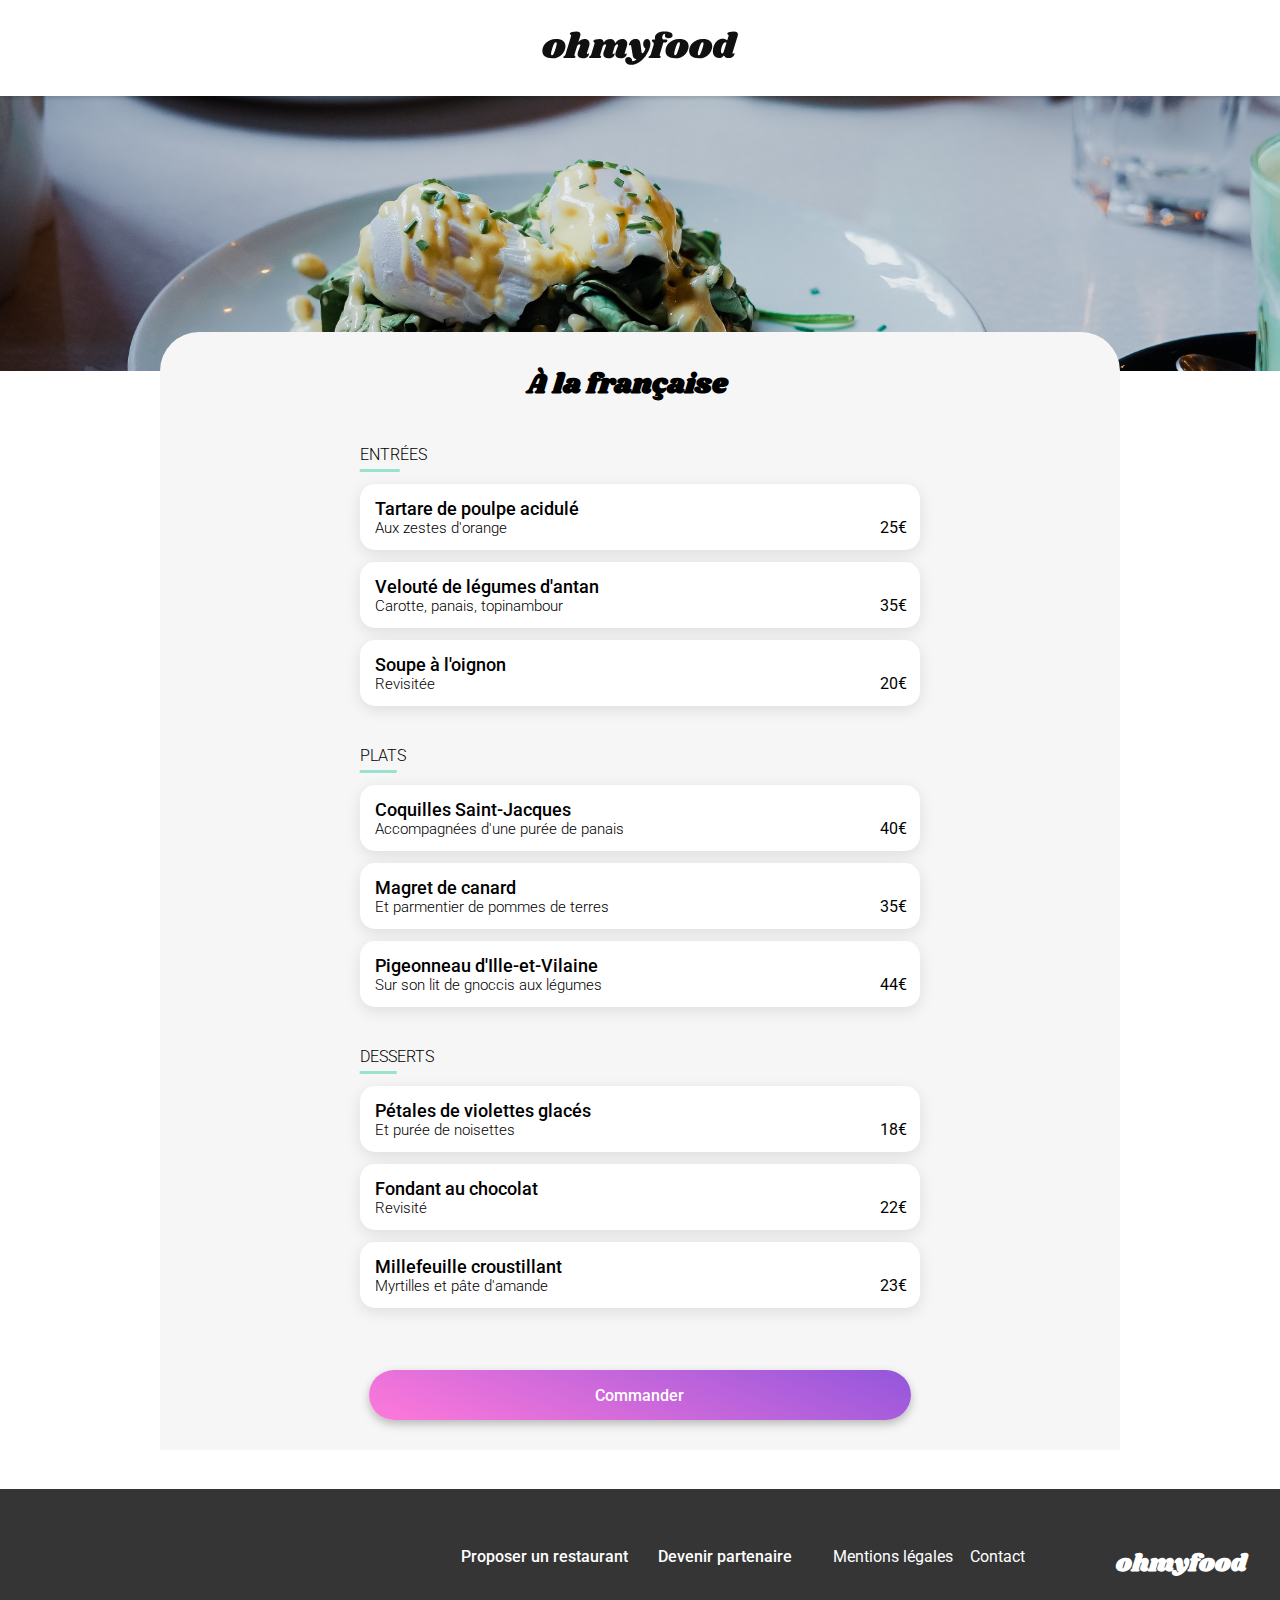
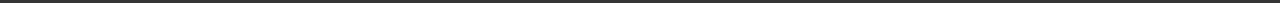
==== restaurants/menu_a_la_française.html @ ae417296 "Mise à jour du dossier restaurants: ajout de tous les fichiers html" ====
<!DOCTYPE html>
<html lang="fr">

<head>
  <meta charset="UTF-8">
  <meta name="viewport" content="width=device-width, initial-scale=1.0">
  <title>Oh my food</title>
  <link rel="icon" type="image/svg+xml" href="../assets/images/logo/ohmyfood@2x.svg">
  <link rel="preconnect" href="https://fonts.googleapis.com">
  <link rel="preconnect" href="https://fonts.gstatic.com" crossorigin>
  <link href="https://fonts.googleapis.com/css2?family=Roboto:wght@300;400;500;700&display=swap" rel="stylesheet">
  <link href="https://fonts.googleapis.com/css2?family=Shrikhand&display=swap" rel="stylesheet">
  <link rel="stylesheet" href="https://cdnjs.cloudflare.com/ajax/libs/font-awesome/6.2.1/css/all.min.css"
    integrity="sha512-MV7K8+y+gLIBoVD59lQIYicR65iaqukzvf/nwasF0nqhPay5w/9lJmVM2hMDcnK1OnMGCdVK+iQrJ7lzPJQd1w=="
    crossorigin="anonymous" referrerpolicy="no-referrer">
  <link rel="stylesheet" href="/SASS/Menus/main.css">
</head>

<body>
  <div class="body-container">
    <header>
      <nav class="navbar">
        <a href="../index.html">
          <div class="navbar__i-box"><i class="navbar__icon fa-solid fa-arrow-left"></i></div>
        </a>
        <img src="../assets/images/logo/ohmyfood@2x.svg" class="navbar__logo" alt="logo oh my food">
      </nav>
      <div class="hero">
        <img class="hero__img" src="../assets/images/restaurants/toa-heftiba-DQKerTsQwi0-unsplash.jpg"
          alt="photo montrant un plat">
      </div>
    </header>


    <main>
      <div class="main-container">
        <div class="menu">
          <div class="menu__top">
            <h1 class="menu-title">À la française</h1>
            <i class="menu__like fa-solid fa-heart"></i>
          </div>
          <section class="mets">
            <h2 class="mets__section-title section-title"><span>entr</span>ées</h2>
            <div class="mets__plate">
              <div class="mets__plate-txt">
                <h3 class="mets__plate-title plate-title">Tartare de poulpe acidulé</h3>
                <p class="paragraph">Aux zestes d'orange</p>
              </div>
              <div class="mets__prix">25€</div>
            </div>

            <div class="mets__plate">
              <div class="mets__plate-txt">
                <h3 class="mets__plate-title plate-title">Velouté de légumes d'antan</h3>
                <p class="paragraph">Carotte, panais, topinambour</p>
              </div>
              <div class="mets__prix">35€</div>
            </div>

            <div class="mets__plate">
              <div class="mets__plate-txt">
                <h3 class="mets__plate-title plate-title">Soupe à l'oignon</h3>
                <p class="paragraph">Revisitée</p>
              </div>
              <div class="mets__prix">20€</div>
            </div>
          </section>
          <section class="mets">
            <h2 class="mets__section-title section-title"><span>plat</span>s</h2>
            <div class="mets__plate">
              <div class="mets__plate-txt">
                <h3 class="mets__plate-title plate-title">Coquilles Saint-Jacques</h3>
                <p class="paragraph">Accompagnées d'une purée de panais</p>
              </div>
              <div class="mets__prix">40€</div>
            </div>

            <div class="mets__plate">
              <div class="mets__plate-txt">
                <h3 class="mets__plate-title plate-title">Magret de canard</h3>
                <p class="paragraph">Et parmentier de pommes de terres</p>
              </div>
              <div class="mets__prix">35€</div>
            </div>

            <div class="mets__plate">
              <div class="mets__plate-txt">
                <h3 class="mets__plate-title plate-title">Pigeonneau d'Ille-et-Vilaine</h3>
                <p class="paragraph">Sur son lit de gnoccis aux légumes</p>
              </div>
              <div class="mets__prix">44€</div>
            </div>
          </section>
          <section class="mets">
            <h2 class="mets__section-title section-title"><span>dess</span>erts</h2>
            <div class="mets__plate">
              <div class="mets__plate-txt">
                <h3 class="mets__plate-title plate-title">Pétales de violettes glacés</h3>
                <p class="paragraph">Et purée de noisettes</p>
              </div>
              <div class="mets__prix">18€</div>
            </div>

            <div class="mets__plate">
              <div class="mets__plate-txt">
                <h3 class="mets__plate-title plate-title">Fondant au chocolat</h3>
                <p class="paragraph">Revisité</p>
              </div>
              <div class="mets__prix">22€</div>
            </div>

            <div class="mets__plate">
              <div class="mets__plate-txt">
                <h3 class="mets__plate-title plate-title">Millefeuille croustillant</h3>
                <p class="paragraph">Myrtilles et pâte d'amande</p>
              </div>
              <div class="mets__prix">23€</div>
            </div>
          </section>
          <button class="button button-txt">Commander</button>
        </div>
      </div>
    </main>


    <footer class="footer">
      <h2 class="section-title-2 footer__ohmyfood">ohmyfood</h2>
      <div class="footer__txt">
        <div class="footer__txt--action">
          <i class="footer__icon fa-solid fa-utensils"></i>
          <h3 class="button-txt">Proposer un restaurant</h3>
        </div>
        <div class="footer__txt--action">
          <i class="footer__icon fa-solid fa-handshake-angle"></i>
          <h3 class="button-txt">Devenir partenaire</h3>
        </div>
        <p class="footer__txt--simple">Mentions légales</p>
        <p class="footer__txt--simple">Contact</p>
      </div>
    </footer>
  </div>
</body>

</html>
---- SASS/Menus/main.css ----
/*** Variables ***/
/*** Mixins ***/
/**** Nav ****/
header {
  display: flex;
  flex-direction: column;
  justify-content: center;
  align-items: normal;
}

.navbar {
  display: flex;
  flex-direction: normal;
  justify-content: center;
  align-items: center;
  width: 100%;
  height: 63px;
  box-shadow: 0px 2px 4px rgba(0, 0, 0, 0.15);
  z-index: 2;
}
@media (min-width: 1024px) {
  .navbar {
    height: 96px;
  }
}
.navbar__i-box {
  display: flex;
  flex-direction: normal;
  justify-content: center;
  align-items: center;
  position: absolute;
  left: 17px;
  top: 17px;
  width: 30px;
  height: 30px;
}
.navbar__icon {
  display: flex;
  font-size: 16px;
}
.navbar__logo {
  height: 36px;
}
@media (min-width: 1024px) {
  .navbar__logo {
    height: 34px;
  }
}

/**** Hero ****/
.hero__img {
  display: flex;
  height: 275px;
  width: 100%;
  position: relative;
  z-index: 1;
}

.footer {
  display: flex;
  flex-direction: column;
  justify-content: center;
  align-items: normal;
  gap: 16px;
  padding: 22px 25px;
  background-color: #353535;
  align-items: flex-start;
}
@media (min-width: 1024px) {
  .footer {
    height: 84px;
    display: flex;
    flex-direction: row-reverse;
    justify-content: flex-start;
    align-items: flex-end;
    padding: 0 25px 30px;
  }
}
.footer__ohmyfood {
  width: 139px;
  height: 27px;
  font-family: "Shrikhand";
  color: white;
}
.footer__txt {
  display: flex;
  flex-direction: column;
  justify-content: center;
  align-items: normal;
  color: white;
}
@media (min-width: 1024px) {
  .footer__txt {
    flex-direction: row;
    gap: 7px;
  }
}
.footer__txt--action {
  display: flex;
  flex-direction: row;
  justify-content: normal;
  align-items: center;
  gap: 11px;
  margin-bottom: 7px;
  width: 190px;
}
.footer__icon {
  font-size: 13px;
  width: 11px;
}
.footer__txt--simple {
  font-size: 16px;
  font-weight: 400;
  margin-bottom: 7px;
  width: 130px;
}

.menu {
  display: flex;
  flex-direction: column;
  justify-content: center;
  align-items: center;
  gap: 40px;
  padding: 32px 13px 30px 13px;
  background-color: #F6F6F6;
  border-radius: 39px 39px 0 0;
  overflow: hidden;
  position: relative;
  bottom: 39px;
  z-index: 2;
}
.menu__top {
  display: flex;
  flex-direction: row;
  justify-content: space-between;
  align-items: center;
  width: -moz-fit-content;
  width: fit-content;
  gap: 24px;
}
.menu__like {
  font-size: 21px;
}
@media (min-width: 1024px) {
  .menu {
    width: 73%;
  }
}

.mets {
  display: flex;
  flex-direction: column;
  justify-content: center;
  align-items: normal;
  width: 100%;
  gap: 12px;
}
@media (min-width: 1024px) {
  .mets {
    width: 60%;
  }
}
.mets p {
  font-size: 15px;
}
.mets__section-title {
  text-transform: uppercase;
  height: 27px;
}
.mets__section-title span {
  text-decoration: underline;
  text-decoration-color: #99E2D0;
  text-decoration-thickness: 3px;
  text-underline-offset: 9px;
}
.mets__plate {
  display: flex;
  flex-direction: row;
  justify-content: space-between;
  align-items: flex-end;
  padding: 13.5px 13.5px 13.5px 15px;
  box-shadow: 0 4px 15px rgba(0, 0, 0, 0.1);
  border-radius: 15px;
  background-color: white;
}

/*** Font Style ***/
* {
  font-family: "Roboto", sans-serif;
}

.menu-title {
  font-family: "Shrikhand";
  font-size: 28px;
}

.section-title {
  font-size: 16px;
  font-weight: 300;
}

.plate-title {
  font-size: 18px;
  font-weight: 500;
}

.paragraph {
  font-weight: 300;
}

.button-txt {
  font-size: 16px;
  font-weight: 500;
}

.button {
  width: 58%;
  height: 50px;
  flex-shrink: 0;
  margin-top: 22px;
  border-radius: 25px;
  background: rgb(147, 86, 220);
  background: linear-gradient(202deg, #9356DC 0%, rgb(255, 121, 218) 100%);
  border: none;
  cursor: pointer;
  box-shadow: 0px 4px 10px rgba(0, 0, 0, 0.25);
  color: white;
}

/****** General ***********/
body {
  margin: 0;
}

.main-container {
  display: flex;
  flex-direction: column;
  justify-content: normal;
  align-items: normal;
}
@media (min-width: 1024px) {
  .main-container {
    align-items: center;
  }
}

p {
  margin: 0;
}

h1 {
  margin: 0;
}

h2 {
  margin: 0;
}

h3 {
  margin: 0;
}

img {
  -o-object-fit: cover;
     object-fit: cover;
}

a {
  text-decoration: none;
  color: black;
}/*# sourceMappingURL=main.css.map */
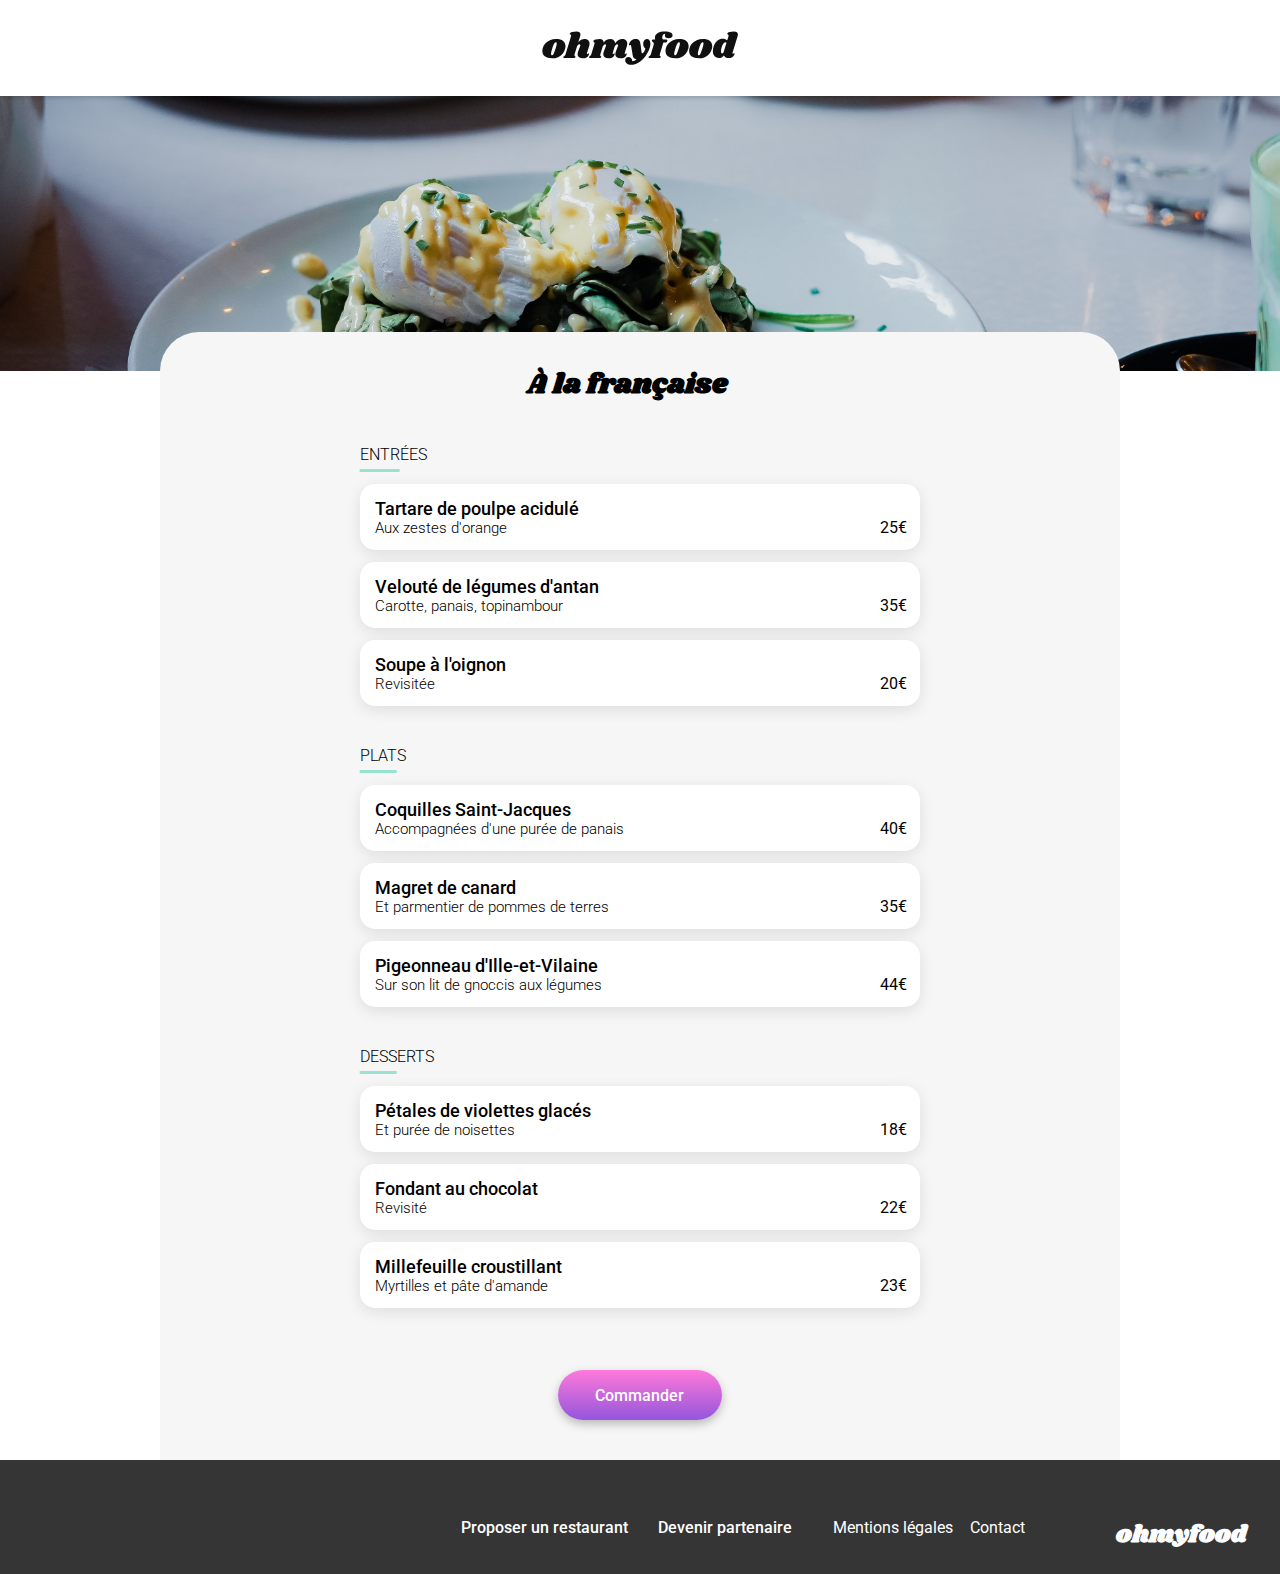
==== commit 85bd9b28: "mises à jour, réglages, création des fichiers css" ====
--- a/restaurants/menu_a_la_française.html
+++ b/restaurants/menu_a_la_française.html
@@ -13,16 +13,14 @@
   <link rel="stylesheet" href="https://cdnjs.cloudflare.com/ajax/libs/font-awesome/6.2.1/css/all.min.css"
     integrity="sha512-MV7K8+y+gLIBoVD59lQIYicR65iaqukzvf/nwasF0nqhPay5w/9lJmVM2hMDcnK1OnMGCdVK+iQrJ7lzPJQd1w=="
     crossorigin="anonymous" referrerpolicy="no-referrer">
-  <link rel="stylesheet" href="/SASS/Menus/main.css">
+  <link rel="stylesheet" href="../assets/css/menus.css">
 </head>
 
 <body>
   <div class="body-container">
     <header>
       <nav class="navbar">
-        <a href="../index.html">
-          <div class="navbar__i-box"><i class="navbar__icon fa-solid fa-arrow-left"></i></div>
-        </a>
+        <a href="../index.html" class="navbar__i-box"><i class="navbar__icon fa-solid fa-arrow-left"></i></a>
         <img src="../assets/images/logo/ohmyfood@2x.svg" class="navbar__logo" alt="logo oh my food">
       </nav>
       <div class="hero">
--- a/assets/css/menus.css
+++ b/assets/css/menus.css
@@ -0,0 +1,280 @@
+/*** Variables ***/
+/*** Mixins ***/
+/**** Nav ****/
+header {
+  display: flex;
+  flex-direction: column;
+  justify-content: center;
+  align-items: normal;
+}
+
+.navbar {
+  display: flex;
+  flex-direction: row;
+  justify-content: center;
+  align-items: center;
+  width: 100%;
+  height: 63px;
+  box-shadow: 0px 2px 4px rgba(0, 0, 0, 0.15);
+  z-index: 2;
+  position: relative;
+}
+@media (min-width: 1024px) {
+  .navbar {
+    height: 96px;
+  }
+}
+.navbar__i-box {
+  display: flex;
+  flex-direction: row;
+  justify-content: center;
+  align-items: center;
+  position: absolute;
+  left: 0px;
+  top: 0px;
+  bottom: 0;
+  padding: 17px;
+}
+.navbar__icon {
+  display: flex;
+  font-size: 16px;
+}
+.navbar__logo {
+  height: 36px;
+}
+@media (min-width: 1024px) {
+  .navbar__logo {
+    height: 34px;
+  }
+}
+
+/**** Hero ****/
+.hero__img {
+  display: flex;
+  height: 275px;
+  width: 100%;
+  position: relative;
+  z-index: 1;
+}
+
+.footer {
+  display: flex;
+  flex-direction: column;
+  justify-content: center;
+  align-items: normal;
+  gap: 16px;
+  padding: 22px 25px;
+  background-color: #353535;
+  align-items: flex-start;
+}
+@media (min-width: 1024px) {
+  .footer {
+    height: 84px;
+    display: flex;
+    flex-direction: row-reverse;
+    justify-content: flex-start;
+    align-items: flex-end;
+    padding: 0 25px 30px;
+  }
+}
+.footer__ohmyfood {
+  width: 139px;
+  height: 27px;
+  font-family: "Shrikhand";
+  color: white;
+}
+.footer__txt {
+  display: flex;
+  flex-direction: column;
+  justify-content: center;
+  align-items: normal;
+  color: white;
+}
+@media (min-width: 1024px) {
+  .footer__txt {
+    flex-direction: row;
+    gap: 7px;
+  }
+}
+.footer__txt--action {
+  display: flex;
+  flex-direction: row;
+  justify-content: normal;
+  align-items: center;
+  gap: 11px;
+  margin-bottom: 7px;
+  width: 190px;
+}
+.footer__icon {
+  font-size: 13px;
+  width: 11px;
+}
+.footer__txt--simple {
+  font-size: 16px;
+  font-weight: 400;
+  margin-bottom: 7px;
+  width: 130px;
+}
+
+.menu {
+  display: flex;
+  flex-direction: column;
+  justify-content: center;
+  align-items: center;
+  margin-top: -39px;
+  gap: 40px;
+  padding: 32px 13px 40px 13px;
+  background-color: #F6F6F6;
+  border-radius: 39px 39px 0 0;
+  overflow: hidden;
+  position: relative;
+  z-index: 2;
+}
+.menu__top {
+  display: flex;
+  flex-direction: row;
+  justify-content: space-between;
+  align-items: center;
+  width: -moz-fit-content;
+  width: fit-content;
+  gap: 24px;
+}
+.menu__like {
+  font-size: 21px;
+}
+@media (min-width: 1024px) {
+  .menu {
+    width: 73%;
+  }
+}
+
+.mets {
+  display: flex;
+  flex-direction: column;
+  justify-content: center;
+  align-items: normal;
+  width: 100%;
+  gap: 12px;
+}
+@media (min-width: 1024px) {
+  .mets {
+    width: 60%;
+  }
+}
+.mets p {
+  font-size: 15px;
+  text-wrap: nowrap;
+  overflow: hidden;
+  text-overflow: ellipsis;
+}
+.mets__section-title {
+  text-transform: uppercase;
+  height: 27px;
+}
+.mets__section-title span {
+  text-decoration: underline;
+  text-decoration-color: #99E2D0;
+  text-decoration-thickness: 3px;
+  text-underline-offset: 9px;
+}
+.mets__plate {
+  display: flex;
+  flex-direction: row;
+  justify-content: space-between;
+  align-items: flex-end;
+  padding: 13.5px 13.5px 13.5px 15px;
+  box-shadow: 0 4px 15px rgba(0, 0, 0, 0.1);
+  border-radius: 15px;
+  background-color: white;
+}
+.mets__plate-title {
+  text-wrap: nowrap;
+  overflow: hidden;
+  text-overflow: ellipsis;
+}
+
+/*** Font Style ***/
+* {
+  font-family: "Roboto", sans-serif;
+}
+
+.menu-title {
+  font-family: "Shrikhand";
+  font-size: 28px;
+}
+
+.section-title {
+  font-size: 16px;
+  font-weight: 300;
+}
+
+.plate-title {
+  font-size: 18px;
+  font-weight: 500;
+}
+
+.paragraph {
+  font-weight: 300;
+}
+
+.button-txt {
+  font-size: 16px;
+  font-weight: 500;
+}
+
+.button {
+  width: 17.5%;
+  height: 50px;
+  flex-shrink: 0;
+  margin-top: 22px;
+  border-radius: 25px;
+  background: rgb(147, 86, 220);
+  background: linear-gradient(0deg, #9356DC 0%, rgb(255, 121, 218) 100%);
+  border: none;
+  cursor: pointer;
+  box-shadow: 0px 4px 10px rgba(0, 0, 0, 0.25);
+  color: white;
+}
+
+/****** General ***********/
+body {
+  margin: 0;
+}
+
+.main-container {
+  display: flex;
+  flex-direction: column;
+  justify-content: normal;
+  align-items: normal;
+}
+@media (min-width: 1024px) {
+  .main-container {
+    align-items: center;
+  }
+}
+
+p {
+  margin: 0;
+}
+
+h1 {
+  margin: 0;
+}
+
+h2 {
+  margin: 0;
+}
+
+h3 {
+  margin: 0;
+}
+
+img {
+  -o-object-fit: cover;
+     object-fit: cover;
+}
+
+a {
+  text-decoration: none;
+  color: black;
+}/*# sourceMappingURL=menus.css.map */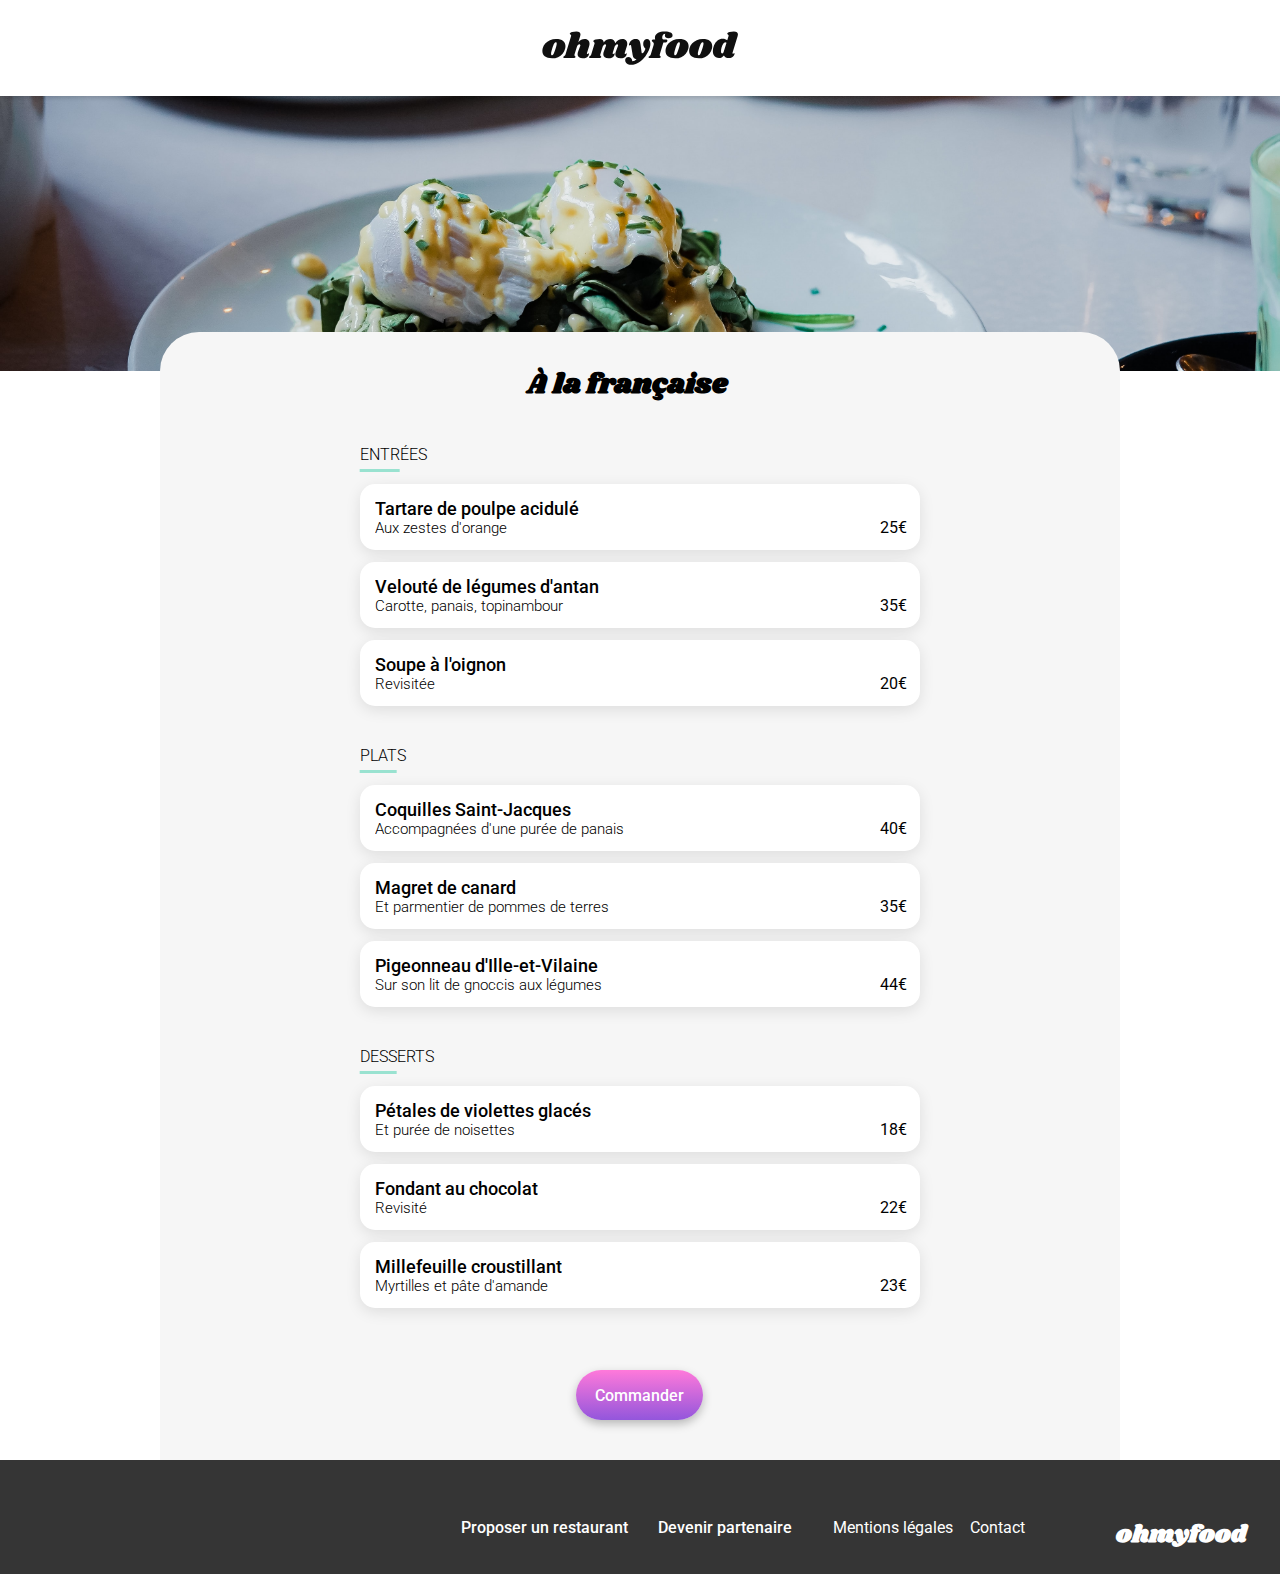
==== commit 51cb87ee: "suppression de la div body-container et réglage sur les boutons" ====
--- a/restaurants/menu_a_la_française.html
+++ b/restaurants/menu_a_la_française.html
@@ -17,126 +17,126 @@
 </head>
 
 <body>
-  <div class="body-container">
-    <header>
-      <nav class="navbar">
-        <a href="../index.html" class="navbar__i-box"><i class="navbar__icon fa-solid fa-arrow-left"></i></a>
-        <img src="../assets/images/logo/ohmyfood@2x.svg" class="navbar__logo" alt="logo oh my food">
-      </nav>
-      <div class="hero">
-        <img class="hero__img" src="../assets/images/restaurants/toa-heftiba-DQKerTsQwi0-unsplash.jpg"
-          alt="photo montrant un plat">
-      </div>
-    </header>
+
+  <header>
+    <nav class="navbar">
+      <a href="../index.html" class="navbar__i-box"><i class="navbar__icon fa-solid fa-arrow-left"></i></a>
+      <img src="../assets/images/logo/ohmyfood@2x.svg" class="navbar__logo" alt="logo oh my food">
+    </nav>
+    <div class="hero">
+      <img class="hero__img" src="../assets/images/restaurants/toa-heftiba-DQKerTsQwi0-unsplash.jpg"
+        alt="photo montrant un plat">
+    </div>
+  </header>
 
 
-    <main>
-      <div class="main-container">
-        <div class="menu">
-          <div class="menu__top">
-            <h1 class="menu-title">À la française</h1>
-            <i class="menu__like fa-solid fa-heart"></i>
+  <main>
+    <div class="main-container">
+      <div class="menu">
+        <div class="menu__top">
+          <h1 class="menu-title">À la française</h1>
+          <i class="menu__like fa-solid fa-heart"></i>
+        </div>
+        <section class="mets">
+          <h2 class="mets__section-title section-title"><span>entr</span>ées</h2>
+          <div class="mets__plate">
+            <div class="mets__plate-txt">
+              <h3 class="mets__plate-title plate-title">Tartare de poulpe acidulé</h3>
+              <p class="paragraph">Aux zestes d'orange</p>
+            </div>
+            <div class="mets__prix">25€</div>
           </div>
-          <section class="mets">
-            <h2 class="mets__section-title section-title"><span>entr</span>ées</h2>
-            <div class="mets__plate">
-              <div class="mets__plate-txt">
-                <h3 class="mets__plate-title plate-title">Tartare de poulpe acidulé</h3>
-                <p class="paragraph">Aux zestes d'orange</p>
-              </div>
-              <div class="mets__prix">25€</div>
+
+          <div class="mets__plate">
+            <div class="mets__plate-txt">
+              <h3 class="mets__plate-title plate-title">Velouté de légumes d'antan</h3>
+              <p class="paragraph">Carotte, panais, topinambour</p>
             </div>
+            <div class="mets__prix">35€</div>
+          </div>
 
-            <div class="mets__plate">
-              <div class="mets__plate-txt">
-                <h3 class="mets__plate-title plate-title">Velouté de légumes d'antan</h3>
-                <p class="paragraph">Carotte, panais, topinambour</p>
-              </div>
-              <div class="mets__prix">35€</div>
+          <div class="mets__plate">
+            <div class="mets__plate-txt">
+              <h3 class="mets__plate-title plate-title">Soupe à l'oignon</h3>
+              <p class="paragraph">Revisitée</p>
             </div>
+            <div class="mets__prix">20€</div>
+          </div>
+        </section>
+        <section class="mets">
+          <h2 class="mets__section-title section-title"><span>plat</span>s</h2>
+          <div class="mets__plate">
+            <div class="mets__plate-txt">
+              <h3 class="mets__plate-title plate-title">Coquilles Saint-Jacques</h3>
+              <p class="paragraph">Accompagnées d'une purée de panais</p>
+            </div>
+            <div class="mets__prix">40€</div>
+          </div>
 
-            <div class="mets__plate">
-              <div class="mets__plate-txt">
-                <h3 class="mets__plate-title plate-title">Soupe à l'oignon</h3>
-                <p class="paragraph">Revisitée</p>
-              </div>
-              <div class="mets__prix">20€</div>
+          <div class="mets__plate">
+            <div class="mets__plate-txt">
+              <h3 class="mets__plate-title plate-title">Magret de canard</h3>
+              <p class="paragraph">Et parmentier de pommes de terres</p>
             </div>
-          </section>
-          <section class="mets">
-            <h2 class="mets__section-title section-title"><span>plat</span>s</h2>
-            <div class="mets__plate">
-              <div class="mets__plate-txt">
-                <h3 class="mets__plate-title plate-title">Coquilles Saint-Jacques</h3>
-                <p class="paragraph">Accompagnées d'une purée de panais</p>
-              </div>
-              <div class="mets__prix">40€</div>
+            <div class="mets__prix">35€</div>
+          </div>
+
+          <div class="mets__plate">
+            <div class="mets__plate-txt">
+              <h3 class="mets__plate-title plate-title">Pigeonneau d'Ille-et-Vilaine</h3>
+              <p class="paragraph">Sur son lit de gnoccis aux légumes</p>
             </div>
+            <div class="mets__prix">44€</div>
+          </div>
+        </section>
+        <section class="mets">
+          <h2 class="mets__section-title section-title"><span>dess</span>erts</h2>
+          <div class="mets__plate">
+            <div class="mets__plate-txt">
+              <h3 class="mets__plate-title plate-title">Pétales de violettes glacés</h3>
+              <p class="paragraph">Et purée de noisettes</p>
+            </div>
+            <div class="mets__prix">18€</div>
+          </div>
 
-            <div class="mets__plate">
-              <div class="mets__plate-txt">
-                <h3 class="mets__plate-title plate-title">Magret de canard</h3>
-                <p class="paragraph">Et parmentier de pommes de terres</p>
-              </div>
-              <div class="mets__prix">35€</div>
+          <div class="mets__plate">
+            <div class="mets__plate-txt">
+              <h3 class="mets__plate-title plate-title">Fondant au chocolat</h3>
+              <p class="paragraph">Revisité</p>
             </div>
+            <div class="mets__prix">22€</div>
+          </div>
 
-            <div class="mets__plate">
-              <div class="mets__plate-txt">
-                <h3 class="mets__plate-title plate-title">Pigeonneau d'Ille-et-Vilaine</h3>
-                <p class="paragraph">Sur son lit de gnoccis aux légumes</p>
-              </div>
-              <div class="mets__prix">44€</div>
+          <div class="mets__plate">
+            <div class="mets__plate-txt">
+              <h3 class="mets__plate-title plate-title">Millefeuille croustillant</h3>
+              <p class="paragraph">Myrtilles et pâte d'amande</p>
             </div>
-          </section>
-          <section class="mets">
-            <h2 class="mets__section-title section-title"><span>dess</span>erts</h2>
-            <div class="mets__plate">
-              <div class="mets__plate-txt">
-                <h3 class="mets__plate-title plate-title">Pétales de violettes glacés</h3>
-                <p class="paragraph">Et purée de noisettes</p>
-              </div>
-              <div class="mets__prix">18€</div>
-            </div>
-
-            <div class="mets__plate">
-              <div class="mets__plate-txt">
-                <h3 class="mets__plate-title plate-title">Fondant au chocolat</h3>
-                <p class="paragraph">Revisité</p>
-              </div>
-              <div class="mets__prix">22€</div>
-            </div>
-
-            <div class="mets__plate">
-              <div class="mets__plate-txt">
-                <h3 class="mets__plate-title plate-title">Millefeuille croustillant</h3>
-                <p class="paragraph">Myrtilles et pâte d'amande</p>
-              </div>
-              <div class="mets__prix">23€</div>
-            </div>
-          </section>
-          <button class="button button-txt">Commander</button>
-        </div>
+            <div class="mets__prix">23€</div>
+          </div>
+        </section>
+        <button class="button button-txt">Commander</button>
       </div>
-    </main>
+    </div>
+  </main>
 
 
-    <footer class="footer">
-      <h2 class="section-title-2 footer__ohmyfood">ohmyfood</h2>
-      <div class="footer__txt">
-        <div class="footer__txt--action">
-          <i class="footer__icon fa-solid fa-utensils"></i>
-          <h3 class="button-txt">Proposer un restaurant</h3>
-        </div>
-        <div class="footer__txt--action">
-          <i class="footer__icon fa-solid fa-handshake-angle"></i>
-          <h3 class="button-txt">Devenir partenaire</h3>
-        </div>
-        <p class="footer__txt--simple">Mentions légales</p>
-        <p class="footer__txt--simple">Contact</p>
+  <footer class="footer">
+    <h2 class="section-title-2 footer__ohmyfood">ohmyfood</h2>
+    <div class="footer__txt">
+      <div class="footer__txt--action">
+        <i class="footer__icon fa-solid fa-utensils"></i>
+        <h3 class="button-txt">Proposer un restaurant</h3>
       </div>
-    </footer>
-  </div>
+      <div class="footer__txt--action">
+        <i class="footer__icon fa-solid fa-handshake-angle"></i>
+        <h3 class="button-txt">Devenir partenaire</h3>
+      </div>
+      <p class="footer__txt--simple">Mentions légales</p>
+      <p class="footer__txt--simple">Contact</p>
+    </div>
+  </footer>
+
 </body>
 
 </html>--- a/assets/css/menus.css
+++ b/assets/css/menus.css
@@ -223,7 +223,7 @@
 }
 
 .button {
-  width: 17.5%;
+  padding: 13px 19px;
   height: 50px;
   flex-shrink: 0;
   margin-top: 22px;
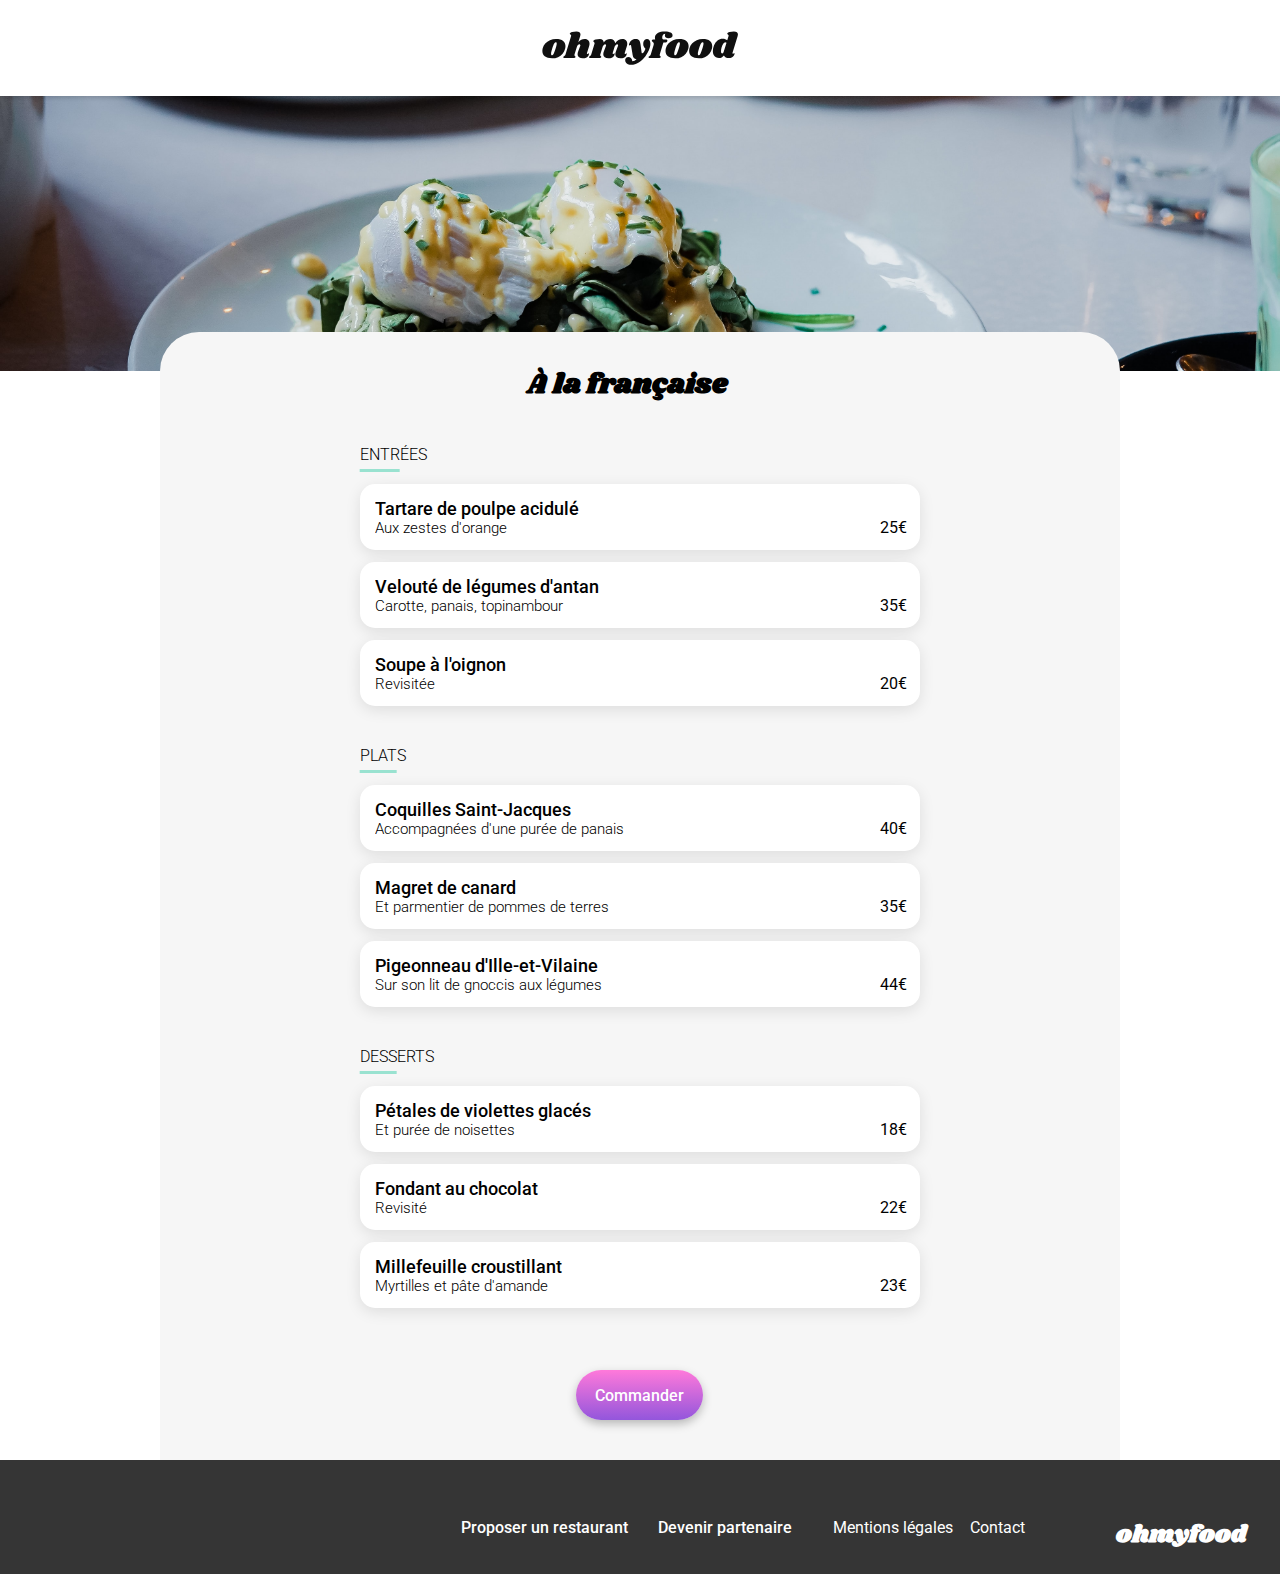
==== commit a46adb2d: "animations du check, du loader et reglages" ====
--- a/restaurants/menu_a_la_française.html
+++ b/restaurants/menu_a_la_française.html
@@ -44,7 +44,10 @@
               <h3 class="mets__plate-title plate-title">Tartare de poulpe acidulé</h3>
               <p class="paragraph">Aux zestes d'orange</p>
             </div>
-            <div class="mets__prix">25€</div>
+            <div class="mets__price-and-check">
+              <span class="mets__prix">25€</span>
+              <div class="mets__check"><i class="fa-solid fa-circle-check"></i></div>
+            </div>
           </div>
 
           <div class="mets__plate">
@@ -52,7 +55,10 @@
               <h3 class="mets__plate-title plate-title">Velouté de légumes d'antan</h3>
               <p class="paragraph">Carotte, panais, topinambour</p>
             </div>
-            <div class="mets__prix">35€</div>
+            <div class="mets__price-and-check">
+              <span class="mets__prix">35€</span>
+              <div class="mets__check"><i class="fa-solid fa-circle-check"></i></div>
+            </div>
           </div>
 
           <div class="mets__plate">
@@ -60,7 +66,10 @@
               <h3 class="mets__plate-title plate-title">Soupe à l'oignon</h3>
               <p class="paragraph">Revisitée</p>
             </div>
-            <div class="mets__prix">20€</div>
+            <div class="mets__price-and-check">
+              <span class="mets__prix">20€</span>
+              <div class="mets__check"><i class="fa-solid fa-circle-check"></i></div>
+            </div>
           </div>
         </section>
         <section class="mets">
@@ -70,7 +79,10 @@
               <h3 class="mets__plate-title plate-title">Coquilles Saint-Jacques</h3>
               <p class="paragraph">Accompagnées d'une purée de panais</p>
             </div>
-            <div class="mets__prix">40€</div>
+            <div class="mets__price-and-check">
+              <span class="mets__prix">40€</span>
+              <div class="mets__check"><i class="fa-solid fa-circle-check"></i></div>
+            </div>
           </div>
 
           <div class="mets__plate">
@@ -78,7 +90,10 @@
               <h3 class="mets__plate-title plate-title">Magret de canard</h3>
               <p class="paragraph">Et parmentier de pommes de terres</p>
             </div>
-            <div class="mets__prix">35€</div>
+            <div class="mets__price-and-check">
+              <span class="mets__prix">35€</span>
+              <div class="mets__check"><i class="fa-solid fa-circle-check"></i></div>
+            </div>
           </div>
 
           <div class="mets__plate">
@@ -86,7 +101,10 @@
               <h3 class="mets__plate-title plate-title">Pigeonneau d'Ille-et-Vilaine</h3>
               <p class="paragraph">Sur son lit de gnoccis aux légumes</p>
             </div>
-            <div class="mets__prix">44€</div>
+            <div class="mets__price-and-check">
+              <span class="mets__prix">44€</span>
+              <div class="mets__check"><i class="fa-solid fa-circle-check"></i></div>
+            </div>
           </div>
         </section>
         <section class="mets">
@@ -96,7 +114,10 @@
               <h3 class="mets__plate-title plate-title">Pétales de violettes glacés</h3>
               <p class="paragraph">Et purée de noisettes</p>
             </div>
-            <div class="mets__prix">18€</div>
+            <div class="mets__price-and-check">
+              <span class="mets__prix">18€</span>
+              <div class="mets__check"><i class="fa-solid fa-circle-check"></i></div>
+            </div>
           </div>
 
           <div class="mets__plate">
@@ -104,7 +125,10 @@
               <h3 class="mets__plate-title plate-title">Fondant au chocolat</h3>
               <p class="paragraph">Revisité</p>
             </div>
-            <div class="mets__prix">22€</div>
+            <div class="mets__price-and-check">
+              <span class="mets__prix">22€</span>
+              <div class="mets__check"><i class="fa-solid fa-circle-check"></i></div>
+            </div>
           </div>
 
           <div class="mets__plate">
@@ -112,7 +136,10 @@
               <h3 class="mets__plate-title plate-title">Millefeuille croustillant</h3>
               <p class="paragraph">Myrtilles et pâte d'amande</p>
             </div>
-            <div class="mets__prix">23€</div>
+            <div class="mets__price-and-check">
+              <span class="mets__prix">23€</span>
+              <div class="mets__check"><i class="fa-solid fa-circle-check"></i></div>
+            </div>
           </div>
         </section>
         <button class="button button-txt">Commander</button>
--- a/assets/css/menus.css
+++ b/assets/css/menus.css
@@ -161,12 +161,6 @@
     width: 60%;
   }
 }
-.mets p {
-  font-size: 15px;
-  text-wrap: nowrap;
-  overflow: hidden;
-  text-overflow: ellipsis;
-}
 .mets__section-title {
   text-transform: uppercase;
   height: 27px;
@@ -180,17 +174,62 @@
 .mets__plate {
   display: flex;
   flex-direction: row;
-  justify-content: space-between;
-  align-items: flex-end;
-  padding: 13.5px 13.5px 13.5px 15px;
+  justify-content: normal;
+  align-items: normal;
   box-shadow: 0 4px 15px rgba(0, 0, 0, 0.1);
   border-radius: 15px;
   background-color: white;
+  overflow: hidden;
+}
+.mets__plate:hover > .mets__price-and-check {
+  margin-right: 0px;
+}
+.mets__plate-txt {
+  text-wrap: nowrap;
+  overflow: hidden;
+  text-overflow: ellipsis;
+  padding: 13.5px 0px 13.5px 15px;
+  width: 100%;
+}
+.mets p {
+  display: block;
+  font-size: 15px;
+  text-wrap: nowrap;
+  overflow: hidden;
+  text-overflow: ellipsis;
 }
 .mets__plate-title {
+  display: block;
   text-wrap: nowrap;
   overflow: hidden;
   text-overflow: ellipsis;
+}
+.mets__price-and-check {
+  display: flex;
+  flex-direction: row;
+  justify-content: center;
+  align-items: normal;
+  gap: 13.5px;
+  margin-right: -59px;
+  transition: margin 500ms ease-in-out;
+}
+.mets__prix {
+  align-self: flex-end;
+  margin-bottom: 13.5px;
+}
+.mets__check {
+  display: flex;
+  flex-direction: column;
+  justify-content: center;
+  align-items: center;
+  width: 59px;
+  height: 100%;
+  background-color: #99E2D0;
+  margin-right: 0;
+}
+.mets__check i {
+  color: white;
+  font-size: 20px;
 }
 
 /*** Font Style ***/
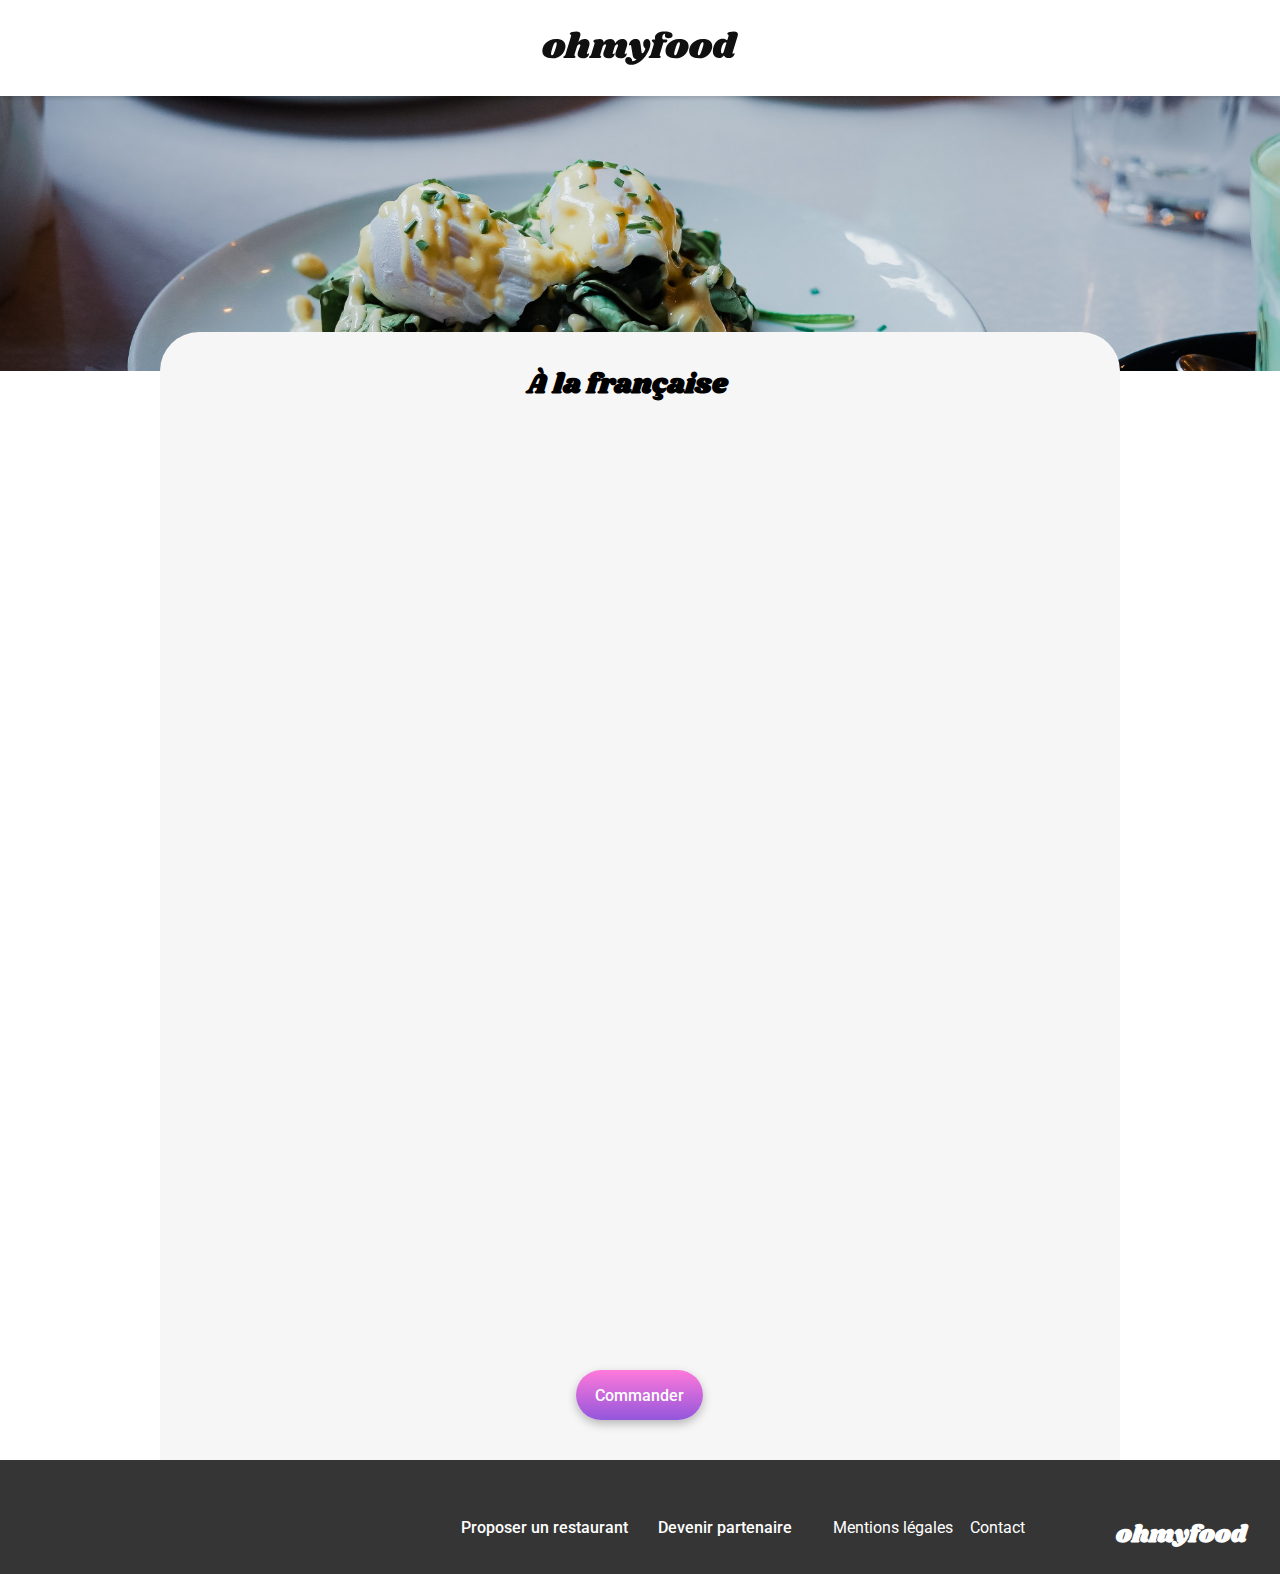
==== commit 459fdb2d: "Ajout de l'animation a l'arrivée sur la page des menus" ====
--- a/restaurants/menu_a_la_française.html
+++ b/restaurants/menu_a_la_française.html
@@ -37,7 +37,7 @@
           <h1 class="menu-title">À la française</h1>
           <i class="menu__like fa-solid fa-heart"></i>
         </div>
-        <section class="mets">
+        <section class="mets entrees">
           <h2 class="mets__section-title section-title"><span>entr</span>ées</h2>
           <div class="mets__plate">
             <div class="mets__plate-txt">
@@ -72,7 +72,7 @@
             </div>
           </div>
         </section>
-        <section class="mets">
+        <section class="mets plats">
           <h2 class="mets__section-title section-title"><span>plat</span>s</h2>
           <div class="mets__plate">
             <div class="mets__plate-txt">
@@ -107,7 +107,8 @@
             </div>
           </div>
         </section>
-        <section class="mets">
+
+        <section class="mets desserts">
           <h2 class="mets__section-title section-title"><span>dess</span>erts</h2>
           <div class="mets__plate">
             <div class="mets__plate-txt">
--- a/assets/css/menus.css
+++ b/assets/css/menus.css
@@ -142,6 +142,25 @@
 .menu__like {
   font-size: 21px;
 }
+.menu .entrees {
+  animation-delay: 0s;
+}
+.menu .plats {
+  animation-delay: 0.5s;
+}
+.menu .desserts {
+  animation-delay: 1s;
+}
+@keyframes onebyone {
+  0% {
+    opacity: 0;
+    transform: scale(0.5);
+  }
+  100% {
+    opacity: 1;
+    transform: scale(1);
+  }
+}
 @media (min-width: 1024px) {
   .menu {
     width: 73%;
@@ -155,6 +174,9 @@
   align-items: normal;
   width: 100%;
   gap: 12px;
+  opacity: 0;
+  transform: scale(0.25);
+  animation: onebyone 1s ease-in forwards;
 }
 @media (min-width: 1024px) {
   .mets {
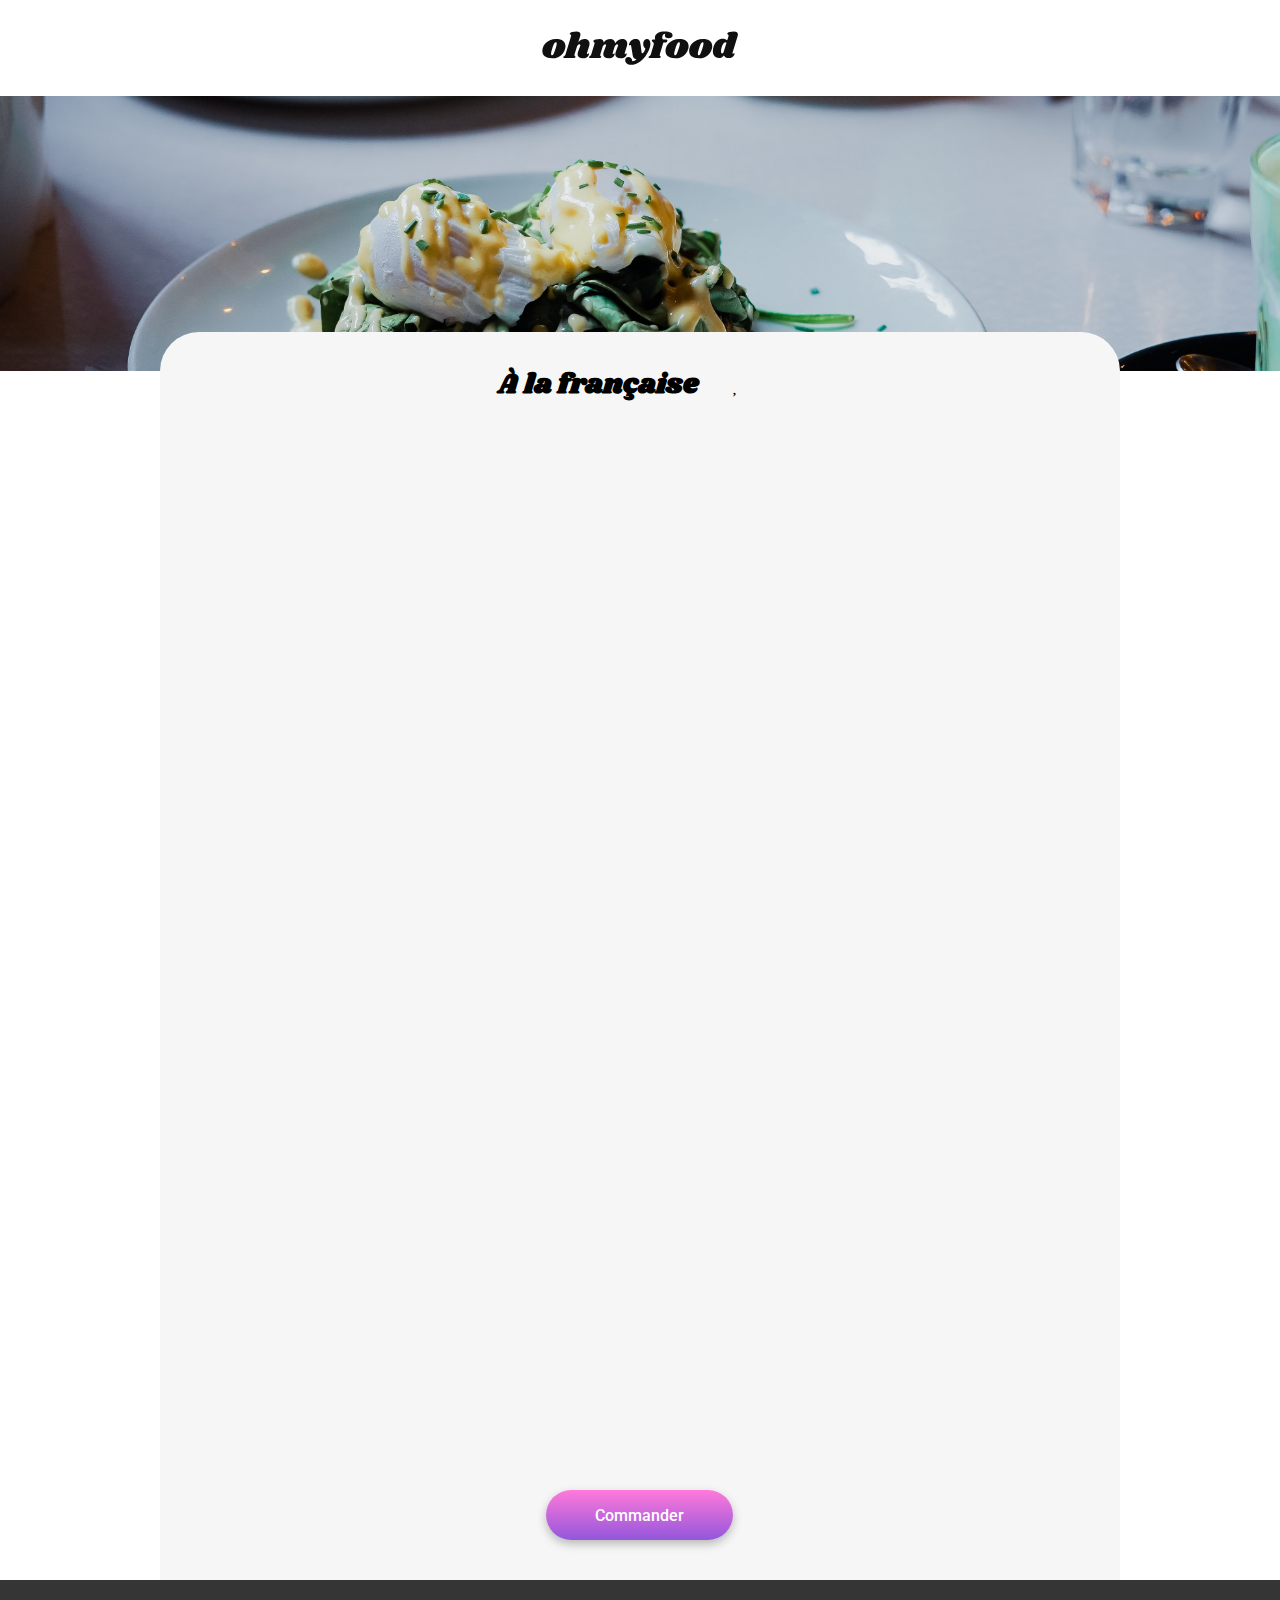
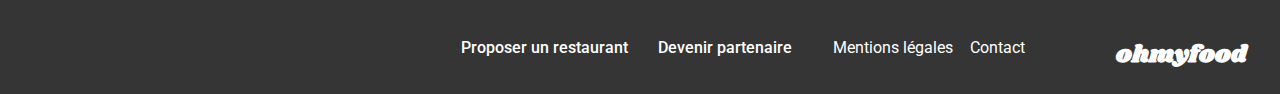
==== commit 383e0a4f: "tri, mise en commun dans commons, mixins pour éléments communs" ====
--- a/restaurants/menu_a_la_française.html
+++ b/restaurants/menu_a_la_française.html
@@ -29,16 +29,18 @@
     </div>
   </header>
 
-
   <main>
     <div class="main-container">
       <div class="menu">
         <div class="menu__top">
           <h1 class="menu-title">À la française</h1>
-          <i class="menu__like fa-solid fa-heart"></i>
+          <i class="like fa-solid fa-heart"></i>
         </div>
+
         <section class="mets entrees">
+
           <h2 class="mets__section-title section-title"><span>entr</span>ées</h2>
+
           <div class="mets__plate">
             <div class="mets__plate-txt">
               <h3 class="mets__plate-title plate-title">Tartare de poulpe acidulé</h3>
@@ -71,9 +73,13 @@
               <div class="mets__check"><i class="fa-solid fa-circle-check"></i></div>
             </div>
           </div>
+
         </section>
+
         <section class="mets plats">
+
           <h2 class="mets__section-title section-title"><span>plat</span>s</h2>
+
           <div class="mets__plate">
             <div class="mets__plate-txt">
               <h3 class="mets__plate-title plate-title">Coquilles Saint-Jacques</h3>
@@ -106,10 +112,13 @@
               <div class="mets__check"><i class="fa-solid fa-circle-check"></i></div>
             </div>
           </div>
+
         </section>
 
         <section class="mets desserts">
+
           <h2 class="mets__section-title section-title"><span>dess</span>erts</h2>
+
           <div class="mets__plate">
             <div class="mets__plate-txt">
               <h3 class="mets__plate-title plate-title">Pétales de violettes glacés</h3>
@@ -142,8 +151,11 @@
               <div class="mets__check"><i class="fa-solid fa-circle-check"></i></div>
             </div>
           </div>
+
         </section>
+
         <button class="button button-txt">Commander</button>
+
       </div>
     </div>
   </main>
--- a/assets/css/menus.css
+++ b/assets/css/menus.css
@@ -1,5 +1,60 @@
+/*** Font Style ***/
+* {
+  font-family: "Roboto", sans-serif;
+}
+
+.menu-title {
+  font-family: "Shrikhand";
+  font-size: 28px;
+}
+
+.paragraph {
+  font-weight: 300;
+}
+
+.button-txt {
+  font-size: 16px;
+  font-weight: 500;
+}
+
+/****** General ***********/
+body {
+  margin: 0;
+}
+
+p {
+  margin: 0;
+}
+
+h1 {
+  margin: 0;
+}
+
+h2 {
+  margin: 0;
+}
+
+h3 {
+  margin: 0;
+}
+
+section {
+  padding: 20px;
+}
+
+img {
+  -o-object-fit: cover;
+     object-fit: cover;
+}
+
+a {
+  text-decoration: none;
+  color: black;
+}
+
 /*** Variables ***/
 /*** Mixins ***/
+/***************** Elements *******************/
 /**** Nav ****/
 header {
   display: flex;
@@ -22,6 +77,7 @@
 @media (min-width: 1024px) {
   .navbar {
     height: 96px;
+    box-shadow: none;
   }
 }
 .navbar__i-box {
@@ -57,6 +113,9 @@
   z-index: 1;
 }
 
+/*** Variables ***/
+/*** Mixins ***/
+/***************** Elements *******************/
 .footer {
   display: flex;
   flex-direction: column;
@@ -105,15 +164,15 @@
   margin-bottom: 7px;
   width: 190px;
 }
-.footer__icon {
-  font-size: 13px;
-  width: 11px;
-}
 .footer__txt--simple {
   font-size: 16px;
   font-weight: 400;
   margin-bottom: 7px;
   width: 130px;
+}
+.footer__icon {
+  font-size: 13px;
+  width: 11px;
 }
 
 .menu {
@@ -139,8 +198,73 @@
   width: fit-content;
   gap: 24px;
 }
-.menu__like {
+.menu .like {
+  margin-left: 34px;
   font-size: 21px;
+  cursor: pointer;
+  position: relative;
+  right: 25px;
+  width: 24px;
+  height: 24px;
+}
+.menu .like::before {
+  content: "\f004";
+  font-weight: 400;
+  position: absolute;
+  top: 0;
+  left: 0;
+  opacity: 1;
+  transition: opacity 0.3s ease;
+}
+.menu .like::after {
+  content: "\f004";
+  position: absolute;
+  top: 0;
+  left: 0;
+  opacity: 0;
+  background: linear-gradient(45deg, #ff6ec4, #7873f5);
+  -webkit-background-clip: text;
+          background-clip: text;
+  color: transparent;
+  transition: opacity 0.3s ease;
+}
+.menu .like:hover::before {
+  opacity: 0;
+}
+.menu .like:hover::after {
+  opacity: 1;
+}
+.menu .button {
+  padding: 13px 19px;
+  height: 50px;
+  flex-shrink: 0;
+  margin-top: 22px;
+  border-radius: 25px;
+  background: rgb(147, 86, 220);
+  background: linear-gradient(0deg, #9356DC 0%, rgb(255, 121, 218) 100%);
+  border: none;
+  cursor: pointer;
+  box-shadow: 0px 4px 10px rgba(0, 0, 0, 0.25);
+  color: white;
+  position: relative;
+  padding: 15px 49px;
+}
+.menu .button:after {
+  content: "";
+  position: absolute;
+  top: 0;
+  left: 0;
+  width: 100%;
+  height: 100%;
+  border-radius: 25px;
+  background-color: white;
+  opacity: 0;
+  transition: opacity 0.5s ease;
+  box-shadow: 0 4px 10px rgba(0, 0, 0, 0.25);
+}
+.menu .button:hover:after {
+  opacity: 0.3;
+  box-shadow: 0 6px 15px rgba(0, 0, 0, 0.3);
 }
 .menu .entrees {
   animation-delay: 0s;
@@ -202,6 +326,7 @@
   border-radius: 15px;
   background-color: white;
   overflow: hidden;
+  cursor: pointer;
 }
 .mets__plate:hover > .mets__price-and-check {
   margin-right: 0px;
@@ -255,15 +380,6 @@
 }
 
 /*** Font Style ***/
-* {
-  font-family: "Roboto", sans-serif;
-}
-
-.menu-title {
-  font-family: "Shrikhand";
-  font-size: 28px;
-}
-
 .section-title {
   font-size: 16px;
   font-weight: 300;
@@ -276,11 +392,6 @@
 
 .paragraph {
   font-weight: 300;
-}
-
-.button-txt {
-  font-size: 16px;
-  font-weight: 500;
 }
 
 .button {
@@ -295,13 +406,28 @@
   cursor: pointer;
   box-shadow: 0px 4px 10px rgba(0, 0, 0, 0.25);
   color: white;
+  position: relative;
+  padding: 15px 49px;
+}
+.button:after {
+  content: "";
+  position: absolute;
+  top: 0;
+  left: 0;
+  width: 100%;
+  height: 100%;
+  border-radius: 25px;
+  background-color: white;
+  opacity: 0;
+  transition: opacity 0.5s ease;
+  box-shadow: 0 4px 10px rgba(0, 0, 0, 0.25);
+}
+.button:hover:after {
+  opacity: 0.3;
+  box-shadow: 0 6px 15px rgba(0, 0, 0, 0.3);
 }
 
 /****** General ***********/
-body {
-  margin: 0;
-}
-
 .main-container {
   display: flex;
   flex-direction: column;
@@ -312,30 +438,4 @@
   .main-container {
     align-items: center;
   }
-}
-
-p {
-  margin: 0;
-}
-
-h1 {
-  margin: 0;
-}
-
-h2 {
-  margin: 0;
-}
-
-h3 {
-  margin: 0;
-}
-
-img {
-  -o-object-fit: cover;
-     object-fit: cover;
-}
-
-a {
-  text-decoration: none;
-  color: black;
 }/*# sourceMappingURL=menus.css.map */